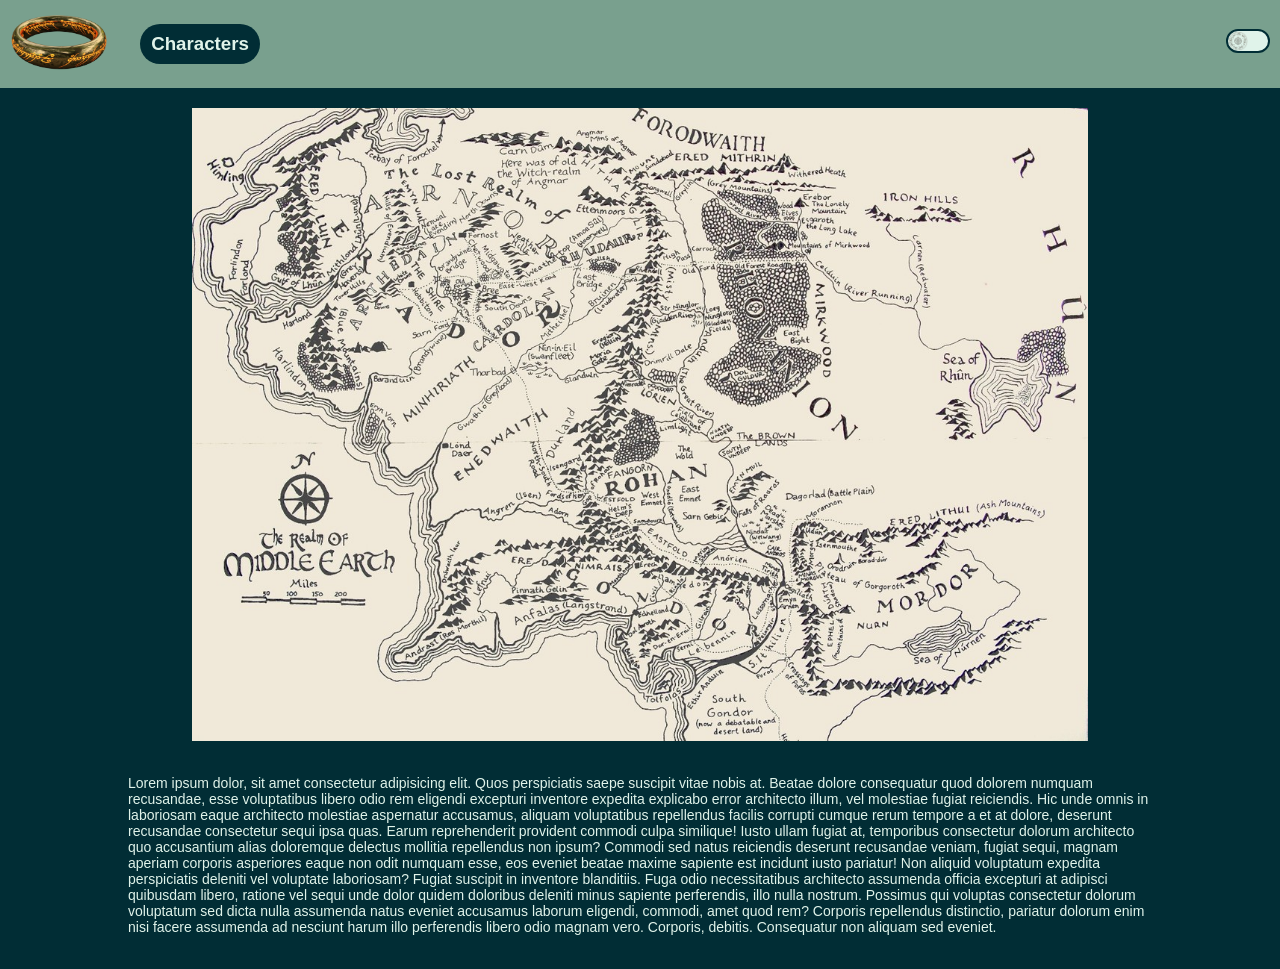
==== index.html @ 2cdd4b92 "p" ====
<!DOCTYPE html>
<html lang="en">
<head>
    <meta charset="UTF-8">
    <meta name="viewport" content="width=device-width, initial-scale=1.0">
    <title>Document</title>
      <!-- <link rel="stylesheet" href="lordOfTheRings_LightTheme.css" id="light-theme"> -->
      <link rel="stylesheet" href="lordOfTheRings_DarkTheme.css" id="dark-theme">
</head>
<body class="style">
    <header>
        <div class="header">
            <div class="logo">
                <img src="Photos/One_ring.png" alt="Logo">
            </div>
                <a href="lotr_page_2.html" class="characters">
                    <h3>Characters</h3>
                </a>
            <div class="theme"> 
                <div class="switch">
                    <img class="switch-icon" src="Photos/switch.webp" alt="Switch Theme" id="switch">
                </div>
            </div>
        </div>
    </header>
    <section class="map-container">
        <img src="Photos/Map.jpg" alt="Map of Middle-earth" style="width: 70%; height: auto;">
    </section>
    <section class="texto">
        <p>Lorem ipsum dolor, sit amet consectetur adipisicing elit. Quos perspiciatis saepe suscipit vitae nobis at. Beatae dolore consequatur quod dolorem numquam recusandae, esse voluptatibus libero odio rem eligendi excepturi inventore expedita explicabo error architecto illum, vel molestiae fugiat reiciendis. Hic unde omnis in laboriosam eaque architecto molestiae aspernatur accusamus, aliquam voluptatibus repellendus facilis corrupti cumque rerum tempore a et at dolore, deserunt recusandae consectetur sequi ipsa quas. Earum reprehenderit provident commodi culpa similique! Iusto ullam fugiat at, temporibus consectetur dolorum architecto quo accusantium alias doloremque delectus mollitia repellendus non ipsum? Commodi sed natus reiciendis deserunt recusandae veniam, fugiat sequi, magnam aperiam corporis asperiores eaque non odit numquam esse, eos eveniet beatae maxime sapiente est incidunt iusto pariatur! Non aliquid voluptatum expedita perspiciatis deleniti vel voluptate laboriosam? Fugiat suscipit in inventore blanditiis. Fuga odio necessitatibus architecto assumenda officia excepturi at adipisci quibusdam libero, ratione vel sequi unde dolor quidem doloribus deleniti minus sapiente perferendis, illo nulla nostrum. Possimus qui voluptas consectetur dolorum voluptatum sed dicta nulla assumenda natus eveniet accusamus laborum eligendi, commodi, amet quod rem? Corporis repellendus distinctio, pariatur dolorum enim nisi facere assumenda ad nesciunt harum illo perferendis libero odio magnam vero. Corporis, debitis. Consequatur non aliquam sed eveniet.</p>
    </section>

    <script src="lordOfTheRings_LightTheme.css"></script>
    <script src="lordOfTheRings.js"></script>
    <script src="lordOfTheRings_DarkTheme.css"></script>
</body>
<script src="lordOfTheRings.js"></script>
  <script src="build-array.js"></script>

</html>
---- lordOfTheRings_LightTheme.css ----
/*LIGHT THEME*/
        .style {
            font-family: Arial, sans-serif;
            margin: 0;
            padding: 0;
            background-color: #556D00;
            color: #FFE6BD;
        }

        .header {
            display: flex;
            align-items: center;
            background-color: #B6BD89;
            color: #556D00;
            padding: 10px;
        }

        .logo img {
            width: 100px;
            height: auto;
            margin-right: 10px;
        }

        h1 {
            margin: 0;
        }

        .map-container {
            display: flex;
            justify-content: center;
            margin-top: 20px;
        }

        .texto {
            padding: 20px;
            max-width: 80%;
            margin: 0 auto;
            font-size: 14px;
        }

        .theme {
            display: flex;
            align-items: right;
            margin-left: auto;
            height: 30px;
        }

        .switch {
            width: 40px;
            height: 20px;
            background-color: #FFE6BD;
            border: 2px solid #A26B0E;
            border-radius: 100px;
            cursor: pointer;
            display: flex;
            align-items: left;
            justify-content: left;
        }

        .switch-icon {
            width: 20px;
            height: 20px;
            align-items: left;
            justify-content: left;
        }

        .switch-icon:hover {
            transform: scale(1.1);
        }

        .characters {
            margin-left: 20px;
            background-color: #FFE6BD;
            color: #556D00;
            height: 40px;
            width: 120px;
            display: flex;
            align-items: center;
            justify-content: center;
            border-radius: 100px;
            text-decoration: none;
        }

        .characters:hover {
            background-color: #A26B0E;
            color: #FFE6BD;
        }

        .search-wrapper {
            position: relative;
            margin-left: 20px;
        }

        .search-box {
            height: 40px;
            width: 220px;
            padding: 0 16px;
            box-sizing: border-box;
            border: none;
            border-radius: 100px;
            background-color: #FFE6BD;
            color: #556D00;
            outline: none;
        }

        .search-box:focus {
            box-shadow: 0 0 0 2px #A26B0E;
        }

        .suggestions {
            position: absolute;
            top: 100%;
            left: 0;
            right: 0;
            margin: 4px 0 0;
            padding: 0;
            list-style: none;
            background-color: #FFE6BD;
            color: #556D00;
            border-radius: 14px;
            max-height: 220px;
            overflow-y: auto;
            z-index: 10;
            display: none;
        }

        .suggestions li {
            padding: 8px 16px;
            cursor: pointer;
        }

        .suggestions li:hover {
            background-color: #A26B0E;
            color: #FFE6BD;
        }

        .movie-select {
            margin-left: 20px;
            height: 40px;
            padding: 0 16px;
            border: none;
            border-radius: 100px;
            background-color: #FFE6BD;
            color: #556D00;
            font-size: 16px;
            cursor: pointer;
            outline: none;
        }

        .movie-select:focus {
            box-shadow: 0 0 0 2px #A26B0E;
        }

        .movie-select option {
            background-color: #FFE6BD;
            color: #556D00;
            padding: 8px 16px;
        }

        .movie-select option:checked {
            background-color: #A26B0E;
            color: #FFE6BD;
        }

        .cards {
            display: grid;
            grid-template-columns: repeat(auto-fill, minmax(160px, 1fr));
            gap: 20px;
            padding: 20px;
            max-width: 80%;
            margin: 0 auto;
        }

        .card {
            text-align: center;
        }

        .card img {
            width: 100%;
            height: auto;
        }

        .noimg {
            padding: 40px 0;
            background-color: #B6BD89;
            color: #556D00;
        }


    /*SEPARADOR*/
---- lordOfTheRings_DarkTheme.css ----
/*DARK THEME*/
        .style {
            font-family: Arial, sans-serif;
            margin: 0;
            padding: 0;
            background-color: #012D35;
            color: #E0F3EA;
        }

        .header {
            display: flex;
            align-items: center;
            background-color: #79A08E;
            color: #012D35;
            padding: 10px;
        }

        .logo img {
            width: 100px;
            height: auto;
            margin-right: 10px;
        }

        h1 {
            margin: 0;
        }

        .map-container {
            display: flex;
            justify-content: center;
            margin-top: 20px;
        }

        .texto {
            padding: 20px;
            max-width: 80%;
            margin: 0 auto;
            font-size: 14px;
        }

        .theme {
            display: flex;
            align-items: right;
            margin-left: auto;
            height: 30px;
        }

        .switch {
            width: 40px;
            height: 20px;
            background-color: #E0F3EA;
            border: 2px solid #012D35;
            border-radius: 100px;
            cursor: pointer;
            display: flex;
            align-items: left;
            justify-content: left;
        }

        .switch-icon {
            width: 20px;
            height: 20px;
            align-items: left;
            justify-content: left;
        }

        .switch-icon:hover {
            transform: scale(1.1);
        }

        .characters {
            margin-left: 20px;
            background-color: #012D35;
            color: #E0F3EA;
            height: 40px;
            width: 120px;
            display: flex;
            align-items: center;
            justify-content: center;
            border-radius: 100px;
            text-decoration: none;
        }

        .characters:hover {
            background-color: #E0F3EA;
            color: #012D35;
        }

        .search-wrapper {
            position: relative;
            margin-left: 20px;
        }

        .search-box {
            height: 40px;
            width: 220px;
            padding: 0 16px;
            box-sizing: border-box;
            border: none;
            border-radius: 100px;
            background-color: #012D35;
            color: #E0F3EA;
            outline: none;
        }

        .search-box:focus {
            box-shadow: 0 0 0 2px #79A08E;
        }

        .suggestions {
            position: absolute;
            top: 100%;
            left: 0;
            right: 0;
            margin: 4px 0 0;
            padding: 0;
            list-style: none;
            background-color: #012D35;
            color: #E0F3EA;
            border-radius: 14px;
            max-height: 220px;
            overflow-y: auto;
            z-index: 10;
            display: none;
        }

        .suggestions li {
            padding: 8px 16px;
            cursor: pointer;
        }

        .suggestions li:hover {
            background-color: #79A08E;
            color: #E0F3EA;
        }

        .movie-select {
            margin-left: 20px;
            height: 40px;
            padding: 0 16px;
            border: none;
            border-radius: 100px;
            background-color: #012D35;
            color: #E0F3EA;
            font-size: 16px;
            cursor: pointer;
            outline: none;
        }

        .movie-select:focus {
            box-shadow: 0 0 0 2px #A26B0E;
        }

        .movie-select option {
            background-color: #012D35;
            color: #E0F3EA;
            padding: 8px 16px;
        }

        .movie-select option:checked {
            background-color: #79A08E;
            color: #E0F3EA;
        }

        .cards {
            display: grid;
            grid-template-columns: repeat(auto-fill, minmax(160px, 1fr));
            gap: 20px;
            padding: 20px;
            max-width: 80%;
            margin: 0 auto;
        }

        .card {
            text-align: center;
        }

        .card img {
            width: 100%;
            height: auto;
        }

        .noimg {
            padding: 40px 0;
            background-color: #012D35;
            color: #E0F3EA;
        }


    /*SEPARADOR*/
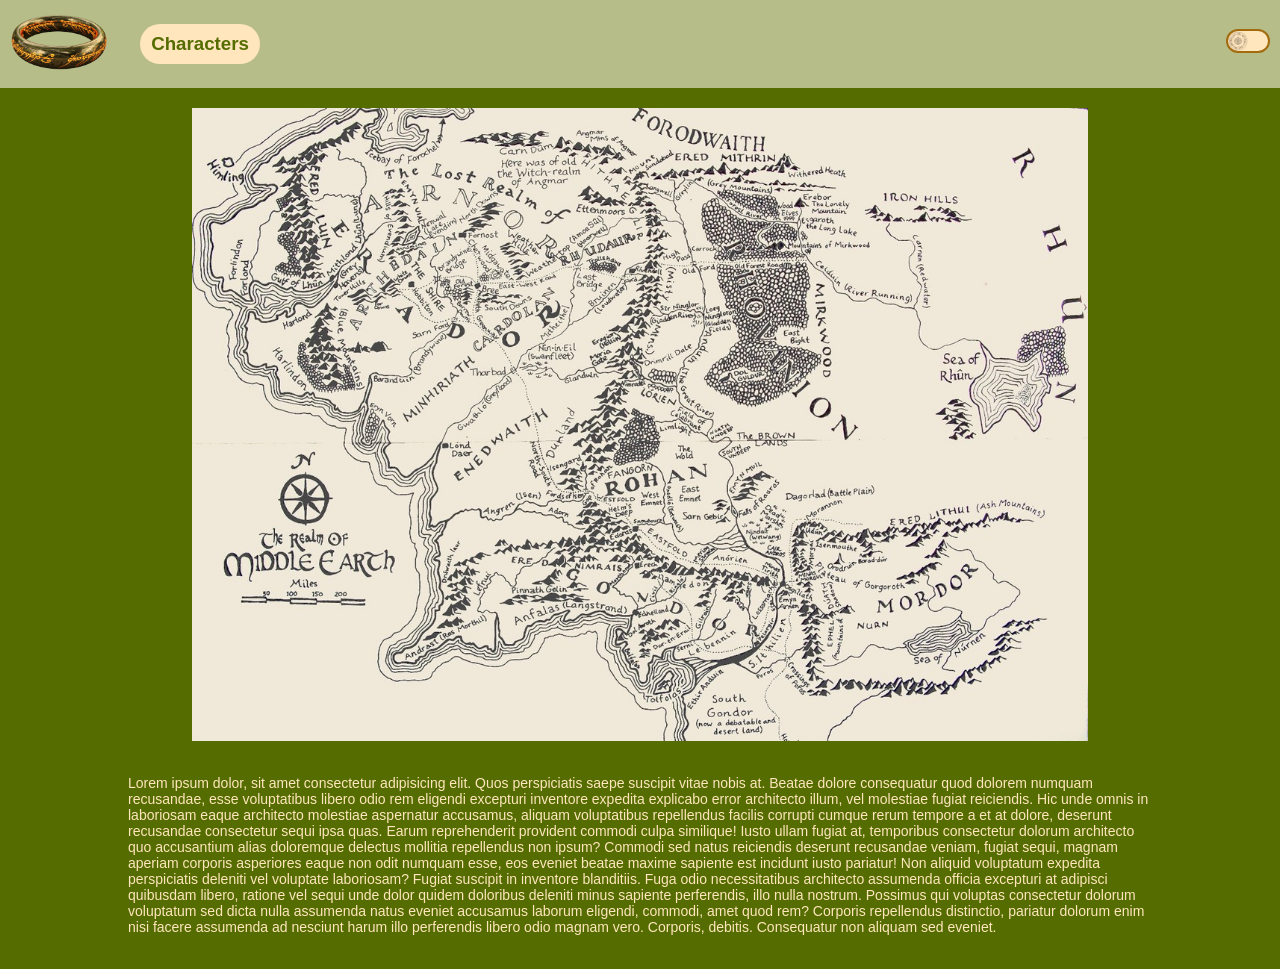
==== commit 49466402: "ya va mejor" ====
--- a/index.html
+++ b/index.html
@@ -4,8 +4,8 @@
     <meta charset="UTF-8">
     <meta name="viewport" content="width=device-width, initial-scale=1.0">
     <title>Document</title>
-      <!-- <link rel="stylesheet" href="lordOfTheRings_LightTheme.css" id="light-theme"> -->
-      <link rel="stylesheet" href="lordOfTheRings_DarkTheme.css" id="dark-theme">
+      <link rel="stylesheet" href="lordOfTheRings_LightTheme.css" id="theme">
+      <!-- <link rel="stylesheet" href="lordOfTheRings_DarkTheme.css" id="dark-theme"> -->
 </head>
 <body class="style">
     <header>
@@ -17,7 +17,7 @@
                     <h3>Characters</h3>
                 </a>
             <div class="theme"> 
-                <div class="switch">
+                <div onclick="switchMode()" class="switch">
                     <img class="switch-icon" src="Photos/switch.webp" alt="Switch Theme" id="switch">
                 </div>
             </div>
@@ -32,7 +32,7 @@
 
     <script src="lordOfTheRings_LightTheme.css"></script>
     <script src="lordOfTheRings.js"></script>
-    <script src="lordOfTheRings_DarkTheme.css"></script>
+    <!-- <script src="lordOfTheRings_DarkTheme.css"></script> -->
 </body>
 <script src="lordOfTheRings.js"></script>
   <script src="build-array.js"></script>
--- a/lordOfTheRings_DarkTheme.css
+++ b/lordOfTheRings_DarkTheme.css
@@ -53,8 +53,8 @@
             border-radius: 100px;
             cursor: pointer;
             display: flex;
-            align-items: left;
-            justify-content: left;
+            align-items: right;
+            justify-content: right;
         }
 
         .switch-icon {
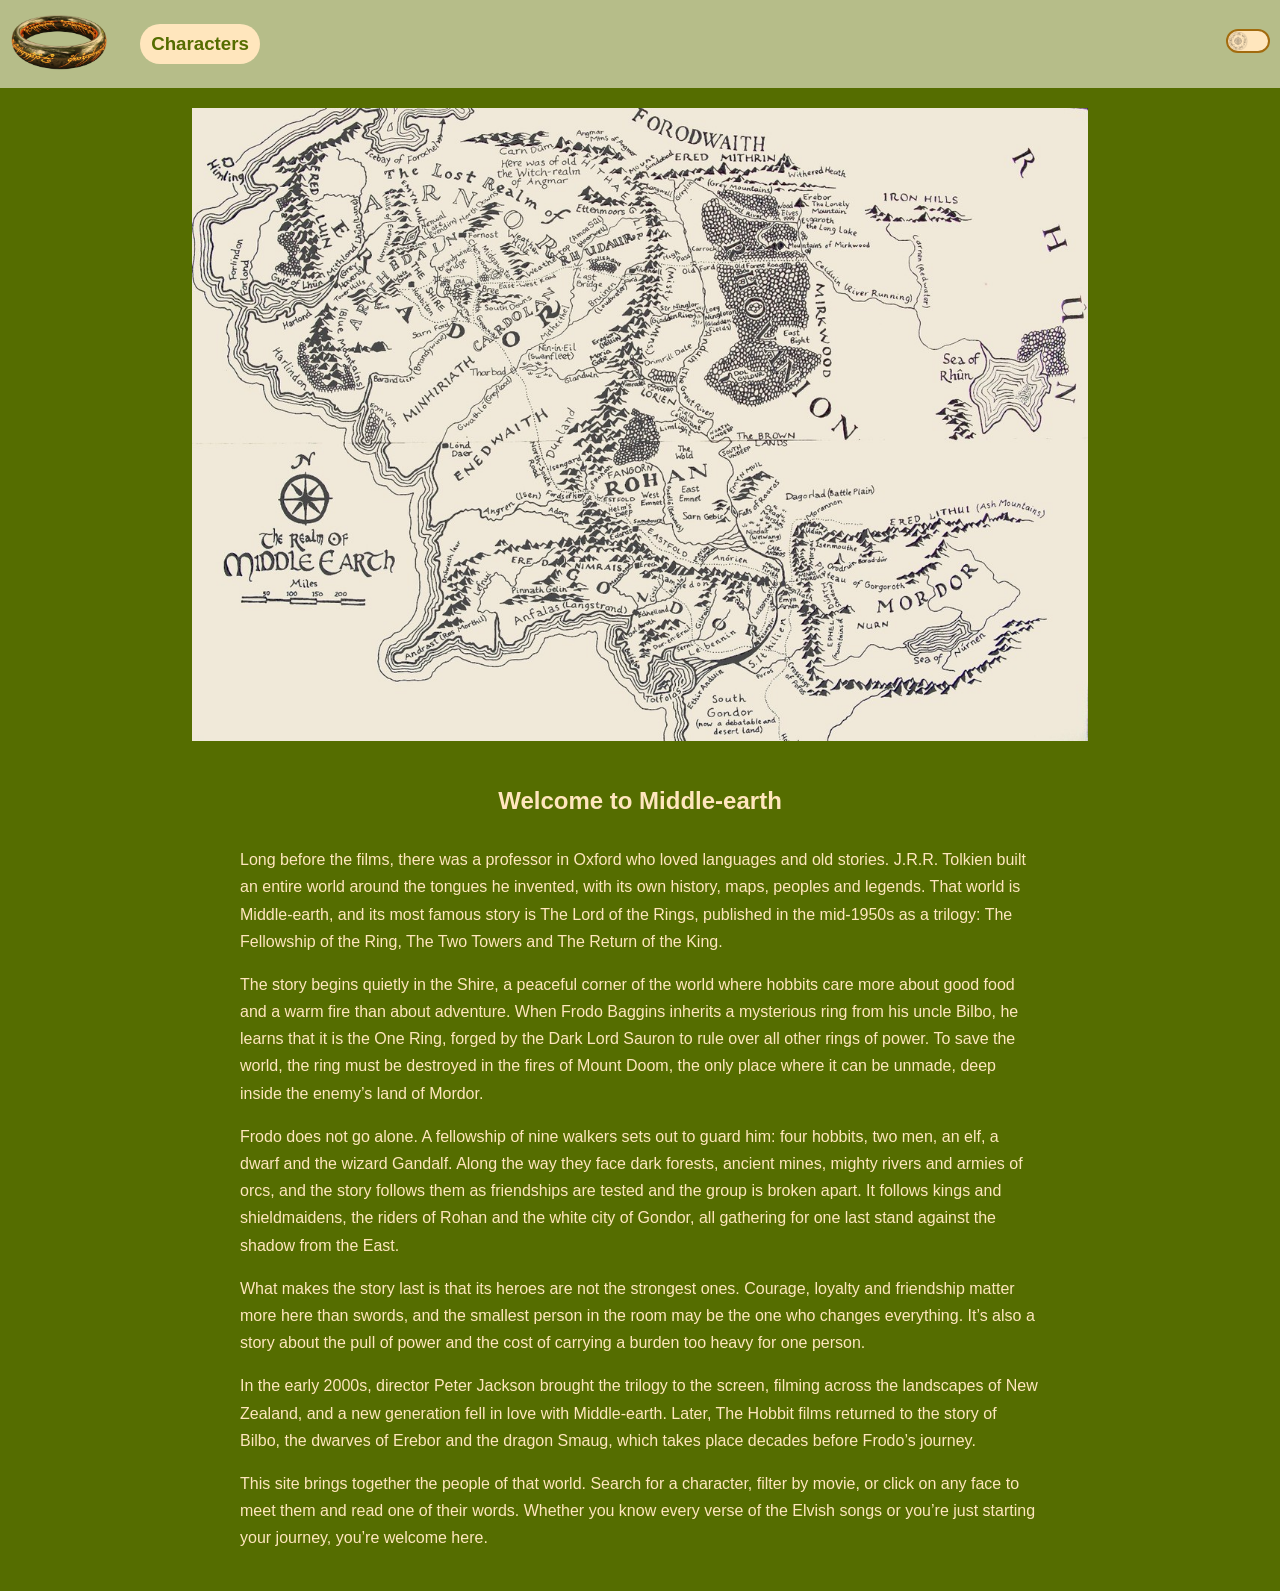
==== commit 49f09fd7: "almost-almost" ====
--- a/index.html
+++ b/index.html
@@ -26,9 +26,15 @@
     <section class="map-container">
         <img src="Photos/Map.jpg" alt="Map of Middle-earth" style="width: 70%; height: auto;">
     </section>
-    <section class="texto">
-        <p>Lorem ipsum dolor, sit amet consectetur adipisicing elit. Quos perspiciatis saepe suscipit vitae nobis at. Beatae dolore consequatur quod dolorem numquam recusandae, esse voluptatibus libero odio rem eligendi excepturi inventore expedita explicabo error architecto illum, vel molestiae fugiat reiciendis. Hic unde omnis in laboriosam eaque architecto molestiae aspernatur accusamus, aliquam voluptatibus repellendus facilis corrupti cumque rerum tempore a et at dolore, deserunt recusandae consectetur sequi ipsa quas. Earum reprehenderit provident commodi culpa similique! Iusto ullam fugiat at, temporibus consectetur dolorum architecto quo accusantium alias doloremque delectus mollitia repellendus non ipsum? Commodi sed natus reiciendis deserunt recusandae veniam, fugiat sequi, magnam aperiam corporis asperiores eaque non odit numquam esse, eos eveniet beatae maxime sapiente est incidunt iusto pariatur! Non aliquid voluptatum expedita perspiciatis deleniti vel voluptate laboriosam? Fugiat suscipit in inventore blanditiis. Fuga odio necessitatibus architecto assumenda officia excepturi at adipisci quibusdam libero, ratione vel sequi unde dolor quidem doloribus deleniti minus sapiente perferendis, illo nulla nostrum. Possimus qui voluptas consectetur dolorum voluptatum sed dicta nulla assumenda natus eveniet accusamus laborum eligendi, commodi, amet quod rem? Corporis repellendus distinctio, pariatur dolorum enim nisi facere assumenda ad nesciunt harum illo perferendis libero odio magnam vero. Corporis, debitis. Consequatur non aliquam sed eveniet.</p>
-    </section>
+    <section class="intro">
+  <h2>Welcome to Middle-earth</h2>
+  <p>Long before the films, there was a professor in Oxford who loved languages and old stories. J.R.R. Tolkien built an entire world around the tongues he invented, with its own history, maps, peoples and legends. That world is Middle-earth, and its most famous story is The Lord of the Rings, published in the mid-1950s as a trilogy: The Fellowship of the Ring, The Two Towers and The Return of the King.</p>
+  <p>The story begins quietly in the Shire, a peaceful corner of the world where hobbits care more about good food and a warm fire than about adventure. When Frodo Baggins inherits a mysterious ring from his uncle Bilbo, he learns that it is the One Ring, forged by the Dark Lord Sauron to rule over all other rings of power. To save the world, the ring must be destroyed in the fires of Mount Doom, the only place where it can be unmade, deep inside the enemy’s land of Mordor.</p>
+  <p>Frodo does not go alone. A fellowship of nine walkers sets out to guard him: four hobbits, two men, an elf, a dwarf and the wizard Gandalf. Along the way they face dark forests, ancient mines, mighty rivers and armies of orcs, and the story follows them as friendships are tested and the group is broken apart. It follows kings and shieldmaidens, the riders of Rohan and the white city of Gondor, all gathering for one last stand against the shadow from the East.</p>
+  <p>What makes the story last is that its heroes are not the strongest ones. Courage, loyalty and friendship matter more here than swords, and the smallest person in the room may be the one who changes everything. It’s also a story about the pull of power and the cost of carrying a burden too heavy for one person.</p>
+  <p>In the early 2000s, director Peter Jackson brought the trilogy to the screen, filming across the landscapes of New Zealand, and a new generation fell in love with Middle-earth. Later, The Hobbit films returned to the story of Bilbo, the dwarves of Erebor and the dragon Smaug, which takes place decades before Frodo’s journey.</p>
+  <p>This site brings together the people of that world. Search for a character, filter by movie, or click on any face to meet them and read one of their words. Whether you know every verse of the Elvish songs or you’re just starting your journey, you’re welcome here.</p>
+</section>
 
     <script src="lordOfTheRings_LightTheme.css"></script>
     <script src="lordOfTheRings.js"></script>
--- a/lordOfTheRings_LightTheme.css
+++ b/lordOfTheRings_LightTheme.css
@@ -1,190 +1,276 @@
     /*LIGHT THEME*/
-        .style {
-            font-family: Arial, sans-serif;
-            margin: 0;
-            padding: 0;
-            background-color: #556D00;
-            color: #FFE6BD;
-        }
-
-        .header {
-            display: flex;
-            align-items: center;
-            background-color: #B6BD89;
-            color: #556D00;
-            padding: 10px;
-        }
-
-        .logo img {
-            width: 100px;
-            height: auto;
-            margin-right: 10px;
-        }
-
-        h1 {
-            margin: 0;
-        }
-
-        .map-container {
-            display: flex;
-            justify-content: center;
-            margin-top: 20px;
-        }
-
-        .texto {
-            padding: 20px;
-            max-width: 80%;
-            margin: 0 auto;
-            font-size: 14px;
-        }
-
-        .theme {
-            display: flex;
-            align-items: right;
-            margin-left: auto;
-            height: 30px;
-        }
-
-        .switch {
-            width: 40px;
-            height: 20px;
-            background-color: #FFE6BD;
-            border: 2px solid #A26B0E;
-            border-radius: 100px;
-            cursor: pointer;
-            display: flex;
-            align-items: left;
-            justify-content: left;
-        }
-
-        .switch-icon {
-            width: 20px;
-            height: 20px;
-            align-items: left;
-            justify-content: left;
-        }
-
-        .switch-icon:hover {
-            transform: scale(1.1);
-        }
-
-        .characters {
-            margin-left: 20px;
-            background-color: #FFE6BD;
-            color: #556D00;
-            height: 40px;
-            width: 120px;
-            display: flex;
-            align-items: center;
-            justify-content: center;
-            border-radius: 100px;
-            text-decoration: none;
-        }
-
-        .characters:hover {
-            background-color: #A26B0E;
-            color: #FFE6BD;
-        }
-
-        .search-wrapper {
-            position: relative;
-            margin-left: 20px;
-        }
-
-        .search-box {
-            height: 40px;
-            width: 220px;
-            padding: 0 16px;
-            box-sizing: border-box;
-            border: none;
-            border-radius: 100px;
-            background-color: #FFE6BD;
-            color: #556D00;
-            outline: none;
-        }
-
-        .search-box:focus {
-            box-shadow: 0 0 0 2px #A26B0E;
-        }
-
-        .suggestions {
-            position: absolute;
-            top: 100%;
-            left: 0;
-            right: 0;
-            margin: 4px 0 0;
-            padding: 0;
-            list-style: none;
-            background-color: #FFE6BD;
-            color: #556D00;
-            border-radius: 14px;
-            max-height: 220px;
-            overflow-y: auto;
-            z-index: 10;
-            display: none;
-        }
-
-        .suggestions li {
-            padding: 8px 16px;
-            cursor: pointer;
-        }
-
-        .suggestions li:hover {
-            background-color: #A26B0E;
-            color: #FFE6BD;
-        }
-
-        .movie-select {
-            margin-left: 20px;
-            height: 40px;
-            padding: 0 16px;
-            border: none;
-            border-radius: 100px;
-            background-color: #FFE6BD;
-            color: #556D00;
-            font-size: 16px;
-            cursor: pointer;
-            outline: none;
-        }
-
-        .movie-select:focus {
-            box-shadow: 0 0 0 2px #A26B0E;
-        }
-
-        .movie-select option {
-            background-color: #FFE6BD;
-            color: #556D00;
-            padding: 8px 16px;
-        }
-
-        .movie-select option:checked {
-            background-color: #A26B0E;
-            color: #FFE6BD;
-        }
-
-        .cards {
-            display: grid;
-            grid-template-columns: repeat(auto-fill, minmax(160px, 1fr));
-            gap: 20px;
-            padding: 20px;
-            max-width: 80%;
-            margin: 0 auto;
-        }
-
-        .card {
-            text-align: center;
-        }
-
-        .card img {
-            width: 100%;
-            height: auto;
-        }
-
-        .noimg {
-            padding: 40px 0;
-            background-color: #B6BD89;
-            color: #556D00;
-        }
-
-
-    /*SEPARADOR*/+    .intro {
+    max-width: 800px;
+    margin: 40px auto;
+    padding: 0 24px;
+    line-height: 1.7;
+}
+.intro h2 { text-align: center; margin-bottom: 24px; }
+    .style {
+        font-family: Arial, sans-serif;
+        margin: 0;
+        padding: 0;
+        background-color: #556D00;
+        color: #FFE6BD;
+    }
+
+    .header {
+        display: flex;
+        align-items: center;
+        background-color: #B6BD89;
+        color: #556D00;
+        padding: 10px;
+    }
+
+    .logo img {
+        width: 100px;
+        height: auto;
+        margin-right: 10px;
+    }
+
+    h1 {
+        margin: 0;
+    }
+
+    .map-container {
+        display: flex;
+        justify-content: center;
+        margin-top: 20px;
+    }
+
+    .texto {
+        padding: 20px;
+        max-width: 80%;
+        margin: 0 auto;
+        font-size: 14px;
+    }
+
+    .theme {
+        display: flex;
+        align-items: right;
+        margin-left: auto;
+        height: 30px;
+    }
+
+    .switch {
+        width: 40px;
+        height: 20px;
+        background-color: #FFE6BD;
+        border: 2px solid #A26B0E;
+        border-radius: 100px;
+        cursor: pointer;
+        display: flex;
+        align-items: left;
+        justify-content: left;
+    }
+
+    .switch-icon {
+        width: 20px;
+        height: 20px;
+        align-items: left;
+        justify-content: left;
+    }
+
+    .switch-icon:hover {
+        transform: scale(1.1);
+    }
+
+    .characters {
+        margin-left: 20px;
+        background-color: #FFE6BD;
+        color: #556D00;
+        height: 40px;
+        width: 120px;
+        display: flex;
+        align-items: center;
+        justify-content: center;
+        border-radius: 100px;
+        text-decoration: none;
+    }
+
+    .characters:hover {
+        background-color: #A26B0E;
+        color: #FFE6BD;
+    }
+
+    .search-wrapper {
+        position: relative;
+        margin-left: 20px;
+    }
+
+    .search-box {
+        height: 40px;
+        width: 220px;
+        padding: 0 16px;
+        box-sizing: border-box;
+        border: none;
+        border-radius: 100px;
+        background-color: #FFE6BD;
+        color: #556D00;
+        outline: none;
+    }
+
+    .search-box:focus {
+        box-shadow: 0 0 0 2px #A26B0E;
+    }
+
+    .suggestions {
+        position: absolute;
+        top: 100%;
+        left: 0;
+        right: 0;
+        margin: 4px 0 0;
+        padding: 0;
+        list-style: none;
+        background-color: #FFE6BD;
+        color: #556D00;
+        border-radius: 14px;
+        max-height: 220px;
+        overflow-y: auto;
+        z-index: 10;
+        display: none;
+    }
+
+    .suggestions li {
+        padding: 8px 16px;
+        cursor: pointer;
+    }
+
+    .suggestions li:hover {
+        background-color: #A26B0E;
+        color: #FFE6BD;
+    }
+
+    .movie-select {
+        margin-left: 20px;
+        height: 40px;
+        padding: 0 16px;
+        border: none;
+        border-radius: 100px;
+        background-color: #FFE6BD;
+        color: #556D00;
+        font-size: 16px;
+        cursor: pointer;
+        outline: none;
+    }
+
+    .movie-select:focus {
+        box-shadow: 0 0 0 2px #A26B0E;
+    }
+
+    .movie-select option {
+        background-color: #FFE6BD;
+        color: #556D00;
+        padding: 8px 16px;
+    }
+
+    .movie-select option:checked {
+        background-color: #A26B0E;
+        color: #FFE6BD;
+    }
+
+    .cards {
+        display: grid;
+        grid-template-columns: repeat(auto-fill, minmax(160px, 1fr));
+        gap: 20px;
+        padding: 20px;
+        max-width: 80%;
+        margin: 0 auto;
+    }
+
+    #cards {
+        display: grid;
+        grid-template-columns: repeat(auto-fill, minmax(200px, 1fr));
+        gap: 20px;
+        padding: 20px;
+        max-width: 80%;
+        margin: 0 auto;
+        text-align: center;
+    }
+
+    .card {
+        text-align: center;
+        place-items: center;
+    }
+
+    .card :hover {
+        transform: scale(1.05);
+        transition: transform 0.3s ease;
+    }
+    .card-image {
+    width: 200px;
+    height: 200px;
+    place-items: center;
+}
+
+  .card img {
+    width: 100%;
+    height: 100%;
+    object-fit: cover;
+    border-radius: 10px;
+    place-items: center;
+}
+
+    .noimg {
+        padding: 40px 0;
+        background-color: #B6BD89;
+        color: #556D00;
+    }
+
+
+    /*SEPARADOR*/
+
+    .card-image {
+        cursor: pointer;
+    }
+
+    #cards.single {
+        display: flex;
+        justify-content: center;
+    }
+
+    .card.detail {
+        max-width: 600px;
+        width: 100%;
+        text-align: center;
+    }
+
+    .detail-image {
+        width: 100%;
+        height: 500px;
+        overflow: hidden;
+        margin: 16px 0;
+    }
+
+    .detail-image img {
+        width: 100%;
+        height: 100%;
+        object-fit: cover;
+        object-position: top;
+        display: block;
+    }
+
+    .card.detail h2 {
+        font-size: 2.5rem;
+        margin: 0 0 12px;
+    }
+
+    .card.detail blockquote {
+        font-style: italic;
+        margin: 16px 0;
+    }
+
+    .facts {
+        list-style: none;
+        padding: 0;
+    }
+
+    .back-button {
+        display: inline-block;
+        margin-top: 16px;
+        padding: 8px 16px;
+        background-color: #FFE6BD;
+        color: #556D00;
+        text-decoration: none;
+        border-radius: 100px;
+    }
--- a/lordOfTheRings_DarkTheme.css
+++ b/lordOfTheRings_DarkTheme.css
@@ -1,190 +1,290 @@
 /*DARK THEME*/
-        .style {
-            font-family: Arial, sans-serif;
-            margin: 0;
-            padding: 0;
-            background-color: #012D35;
-            color: #E0F3EA;
-        }
-
-        .header {
-            display: flex;
-            align-items: center;
-            background-color: #79A08E;
-            color: #012D35;
-            padding: 10px;
-        }
-
-        .logo img {
-            width: 100px;
-            height: auto;
-            margin-right: 10px;
-        }
-
-        h1 {
-            margin: 0;
-        }
-
-        .map-container {
-            display: flex;
-            justify-content: center;
-            margin-top: 20px;
-        }
-
-        .texto {
-            padding: 20px;
-            max-width: 80%;
-            margin: 0 auto;
-            font-size: 14px;
-        }
-
-        .theme {
-            display: flex;
-            align-items: right;
-            margin-left: auto;
-            height: 30px;
-        }
-
-        .switch {
-            width: 40px;
-            height: 20px;
-            background-color: #E0F3EA;
-            border: 2px solid #012D35;
-            border-radius: 100px;
-            cursor: pointer;
-            display: flex;
-            align-items: right;
-            justify-content: right;
-        }
-
-        .switch-icon {
-            width: 20px;
-            height: 20px;
-            align-items: left;
-            justify-content: left;
-        }
-
-        .switch-icon:hover {
-            transform: scale(1.1);
-        }
-
-        .characters {
-            margin-left: 20px;
-            background-color: #012D35;
-            color: #E0F3EA;
-            height: 40px;
-            width: 120px;
-            display: flex;
-            align-items: center;
-            justify-content: center;
-            border-radius: 100px;
-            text-decoration: none;
-        }
-
-        .characters:hover {
-            background-color: #E0F3EA;
-            color: #012D35;
-        }
-
-        .search-wrapper {
-            position: relative;
-            margin-left: 20px;
-        }
-
-        .search-box {
-            height: 40px;
-            width: 220px;
-            padding: 0 16px;
-            box-sizing: border-box;
-            border: none;
-            border-radius: 100px;
-            background-color: #012D35;
-            color: #E0F3EA;
-            outline: none;
-        }
-
-        .search-box:focus {
-            box-shadow: 0 0 0 2px #79A08E;
-        }
-
-        .suggestions {
-            position: absolute;
-            top: 100%;
-            left: 0;
-            right: 0;
-            margin: 4px 0 0;
-            padding: 0;
-            list-style: none;
-            background-color: #012D35;
-            color: #E0F3EA;
-            border-radius: 14px;
-            max-height: 220px;
-            overflow-y: auto;
-            z-index: 10;
-            display: none;
-        }
-
-        .suggestions li {
-            padding: 8px 16px;
-            cursor: pointer;
-        }
-
-        .suggestions li:hover {
-            background-color: #79A08E;
-            color: #E0F3EA;
-        }
-
-        .movie-select {
-            margin-left: 20px;
-            height: 40px;
-            padding: 0 16px;
-            border: none;
-            border-radius: 100px;
-            background-color: #012D35;
-            color: #E0F3EA;
-            font-size: 16px;
-            cursor: pointer;
-            outline: none;
-        }
-
-        .movie-select:focus {
-            box-shadow: 0 0 0 2px #A26B0E;
-        }
-
-        .movie-select option {
-            background-color: #012D35;
-            color: #E0F3EA;
-            padding: 8px 16px;
-        }
-
-        .movie-select option:checked {
-            background-color: #79A08E;
-            color: #E0F3EA;
-        }
-
-        .cards {
-            display: grid;
-            grid-template-columns: repeat(auto-fill, minmax(160px, 1fr));
-            gap: 20px;
-            padding: 20px;
-            max-width: 80%;
-            margin: 0 auto;
-        }
-
-        .card {
-            text-align: center;
-        }
-
-        .card img {
-            width: 100%;
-            height: auto;
-        }
-
-        .noimg {
-            padding: 40px 0;
-            background-color: #012D35;
-            color: #E0F3EA;
-        }
-
-
-    /*SEPARADOR*/+.intro {
+    max-width: 800px;
+    margin: 40px auto;
+    padding: 0 24px;
+    line-height: 1.7;
+}
+.intro h2 { text-align: center; margin-bottom: 24px; }
+.style {
+    font-family: Arial, sans-serif;
+    margin: 0;
+    padding: 0;
+    background-color: #012D35;
+    color: #E0F3EA;
+}
+
+.header {
+    display: flex;
+    align-items: center;
+    background-color: #79A08E;
+    color: #012D35;
+    padding: 10px;
+}
+
+.logo img {
+    width: 100px;
+    height: auto;
+    margin-right: 10px;
+}
+
+h1 {
+    margin: 0;
+}
+
+.map-container {
+    display: flex;
+    justify-content: center;
+    margin-top: 20px;
+}
+
+.texto {
+    padding: 20px;
+    max-width: 80%;
+    margin: 0 auto;
+    font-size: 14px;
+}
+
+.theme {
+    display: flex;
+    align-items: right;
+    margin-left: auto;
+    height: 30px;
+}
+
+.switch {
+    width: 40px;
+    height: 20px;
+    background-color: #E0F3EA;
+    border: 2px solid #012D35;
+    border-radius: 100px;
+    cursor: pointer;
+    display: flex;
+    align-items: right;
+    justify-content: right;
+}
+
+.switch-icon {
+    width: 20px;
+    height: 20px;
+    align-items: left;
+    justify-content: left;
+}
+
+.switch-icon:hover {
+    transform: scale(1.1);
+}
+
+.characters {
+    margin-left: 20px;
+    background-color: #012D35;
+    color: #E0F3EA;
+    height: 40px;
+    width: 120px;
+    display: flex;
+    align-items: center;
+    justify-content: center;
+    border-radius: 100px;
+    text-decoration: none;
+}
+
+.characters:hover {
+    background-color: #E0F3EA;
+    color: #012D35;
+}
+
+.search-wrapper {
+    position: relative;
+    margin-left: 20px;
+}
+
+.search-box {
+    height: 40px;
+    width: 220px;
+    padding: 0 16px;
+    box-sizing: border-box;
+    border: none;
+    border-radius: 100px;
+    background-color: #012D35;
+    color: #E0F3EA;
+    outline: none;
+}
+
+.search-box:focus {
+    box-shadow: 0 0 0 2px #79A08E;
+}
+
+.suggestions {
+    position: absolute;
+    top: 100%;
+    left: 0;
+    right: 0;
+    margin: 4px 0 0;
+    padding: 0;
+    list-style: none;
+    background-color: #012D35;
+    color: #E0F3EA;
+    border-radius: 14px;
+    max-height: 220px;
+    overflow-y: auto;
+    z-index: 10;
+    display: none;
+}
+
+.suggestions li {
+    padding: 8px 16px;
+    cursor: pointer;
+}
+
+.suggestions li:hover {
+    background-color: #79A08E;
+    color: #E0F3EA;
+}
+
+.movie-select {
+    margin-left: 20px;
+    height: 40px;
+    padding: 0 16px;
+    border: none;
+    border-radius: 100px;
+    background-color: #012D35;
+    color: #E0F3EA;
+    font-size: 16px;
+    cursor: pointer;
+    outline: none;
+}
+
+.movie-select:focus {
+    box-shadow: 0 0 0 2px #79A08E;
+}
+
+.movie-select option {
+    background-color: #012D35;
+    color: #E0F3EA;
+    padding: 8px 16px;
+}
+
+.movie-select option:checked {
+    background-color: #79A08E;
+    color: #E0F3EA;
+}
+
+.cards {
+    display: grid;
+    grid-template-columns: repeat(auto-fill, minmax(160px, 1fr));
+    gap: 20px;
+    padding: 20px;
+    max-width: 80%;
+    margin: 0 auto;
+}
+
+#cards {
+    display: grid;
+    grid-template-columns: repeat(auto-fill, minmax(200px, 1fr));
+    gap: 20px;
+    padding: 20px;
+    max-width: 80%;
+    margin: 0 auto;
+    text-align: center;
+}
+
+.card {
+    text-align: center;
+    place-items: center;
+}
+
+.card :hover {
+    transform: scale(1.05);
+    transition: transform 0.3s ease;
+}
+
+.card-image {
+    width: 200px;
+    height: 200px;
+    place-items: center;
+}
+
+.card img {
+    width: 100%;
+    height: 100%;
+    object-fit: cover;
+    border-radius: 10px;
+    place-items: center;
+}
+
+.card text {
+    margin-top: 10px;
+    font-size: 14px;
+    text-align: center;
+    place-items: center;
+
+}
+
+.card img:hover {
+    transform: scale(1.05);
+    transition: transform 0.3s ease;
+    box-shadow: 0 4px 8px rgba(0, 0, 0, 0.3);
+}
+
+.noimg {
+    padding: 40px 0;
+    background-color: #012D35;
+    color: #E0F3EA;
+}
+
+
+/*SEPARADOR*/
+
+.card-image {
+    cursor: pointer;
+}
+
+#cards.single {
+    display: flex;
+    justify-content: center;
+}
+
+.card.detail {
+    max-width: 600px;
+    width: 100%;
+    text-align: center;
+}
+
+.detail-image {
+    width: 100%;
+    height: 500px;
+    overflow: hidden;
+    margin: 16px 0;
+}
+
+.detail-image img {
+    width: 100%;
+    height: 100%;
+    object-fit: cover;
+    object-position: top;
+    display: block;
+}
+
+.card.detail h2 {
+    font-size: 2.5rem;
+    margin: 0 0 12px;
+}
+
+.card.detail blockquote {
+    font-style: italic;
+    margin: 16px 0;
+}
+
+.facts {
+    list-style: none;
+    padding: 0;
+}
+.back-button {
+    display: inline-block;
+    margin-top: 16px;
+    padding: 8px 16px;
+    background-color: #E0F3EA;
+    color: #012D35;
+    text-decoration: none;
+    border-radius: 100px;
+}
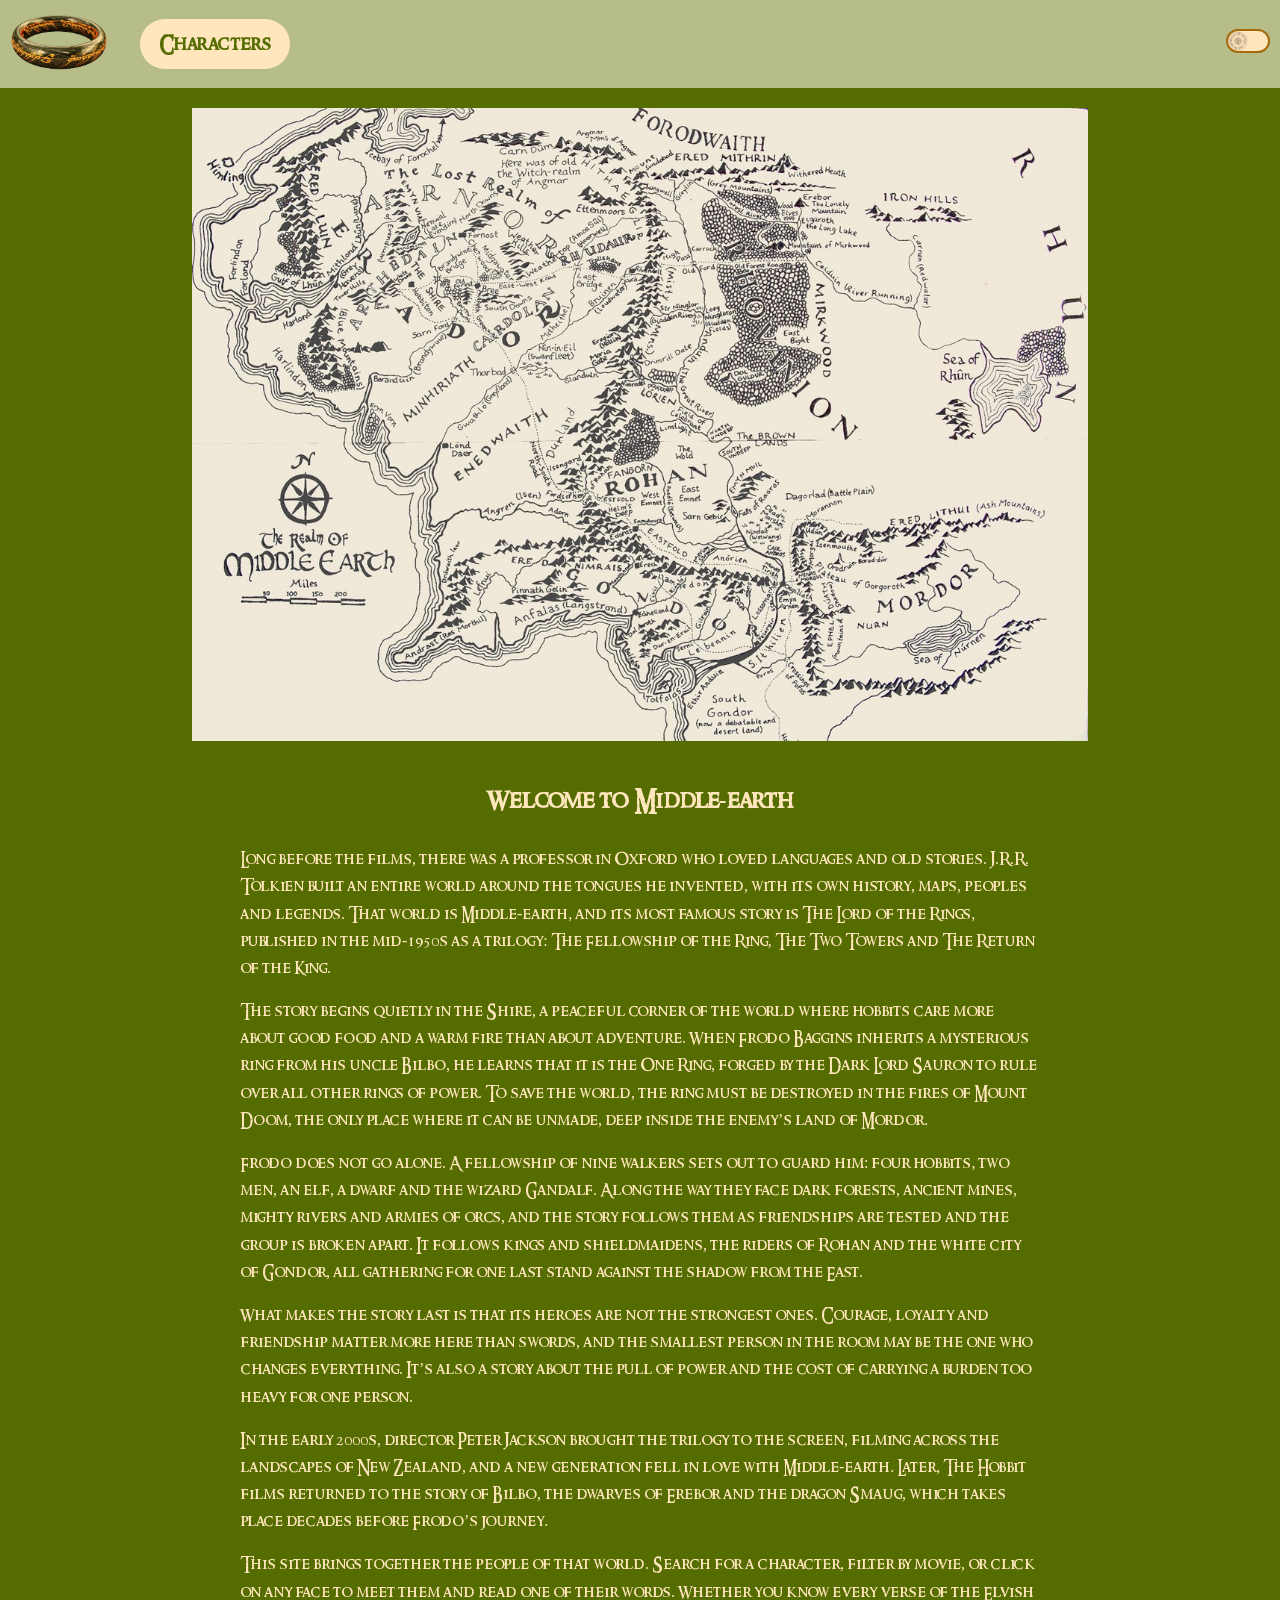
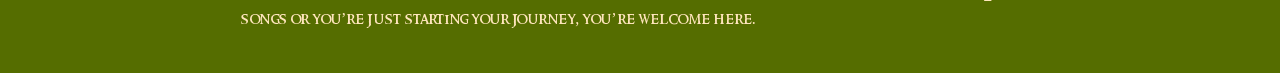
==== commit f06ce256: "done" ====
--- a/index.html
+++ b/index.html
@@ -5,7 +5,7 @@
     <meta name="viewport" content="width=device-width, initial-scale=1.0">
     <title>Document</title>
       <link rel="stylesheet" href="lordOfTheRings_LightTheme.css" id="theme">
-      <!-- <link rel="stylesheet" href="lordOfTheRings_DarkTheme.css" id="dark-theme"> -->
+
 </head>
 <body class="style">
     <header>
--- a/lordOfTheRings_LightTheme.css
+++ b/lordOfTheRings_LightTheme.css
@@ -1,4 +1,15 @@
     /*LIGHT THEME*/
+    @font-face {
+    font-family: "Ringbearer";
+    src: url("Fonts/Ringbearer.ttf") format("truetype");   /* or "Fonts/RINGM___.TTF" if you kept the name */
+    font-display: swap;
+}
+p {
+    font-family: "Ringbearer", Georgia, serif !important;
+}
+h1, h2, h3 {
+    font-family: "Ringbearer", Georgia, serif !important;
+}
     .intro {
     max-width: 800px;
     margin: 40px auto;
@@ -7,7 +18,6 @@
 }
 .intro h2 { text-align: center; margin-bottom: 24px; }
     .style {
-        font-family: Arial, sans-serif;
         margin: 0;
         padding: 0;
         background-color: #556D00;
@@ -76,11 +86,12 @@
     }
 
     .characters {
+        font-family: "Ringbearer", Georgia, serif !important;
         margin-left: 20px;
         background-color: #FFE6BD;
         color: #556D00;
-        height: 40px;
-        width: 120px;
+        height: 50px;
+        width: 150px;
         display: flex;
         align-items: center;
         justify-content: center;
@@ -99,6 +110,7 @@
     }
 
     .search-box {
+        font-family: "Ringbearer", Georgia, serif !important;
         height: 40px;
         width: 220px;
         padding: 0 16px;
@@ -115,6 +127,7 @@
     }
 
     .suggestions {
+        font-family: "Ringbearer", Georgia, serif !important;
         position: absolute;
         top: 100%;
         left: 0;
@@ -142,6 +155,7 @@
     }
 
     .movie-select {
+        font-family: "Ringbearer", Georgia, serif !important;
         margin-left: 20px;
         height: 40px;
         padding: 0 16px;
@@ -220,52 +234,64 @@
 
     /*SEPARADOR*/
 
-    .card-image {
-        cursor: pointer;
-    }
-
-    #cards.single {
-        display: flex;
-        justify-content: center;
-    }
-
-    .card.detail {
-        max-width: 600px;
-        width: 100%;
-        text-align: center;
-    }
-
-    .detail-image {
-        width: 100%;
-        height: 500px;
-        overflow: hidden;
-        margin: 16px 0;
-    }
-
-    .detail-image img {
-        width: 100%;
-        height: 100%;
-        object-fit: cover;
-        object-position: top;
-        display: block;
-    }
-
-    .card.detail h2 {
-        font-size: 2.5rem;
-        margin: 0 0 12px;
-    }
-
-    .card.detail blockquote {
-        font-style: italic;
-        margin: 16px 0;
-    }
-
-    .facts {
-        list-style: none;
-        padding: 0;
-    }
-
-    .back-button {
+
+.card-image {
+    cursor: pointer;
+}
+
+#cards.single {
+    display: flex;
+    justify-content: center;
+}
+
+.card.detail {
+    max-width: 600px;
+    width: 100%;
+    text-align: center;
+}
+
+.detail-image {
+    width: 100%;
+    height: 500px;
+    overflow: hidden;
+    margin: 16px 0;
+}
+
+.detail-image img {
+    width: 100%;
+    height: 100%;
+    object-fit: cover;
+    object-position: top;
+    display: block;
+}
+
+.card.detail h2 {
+    font-family: "Ringbearer", Georgia, serif !important;
+    font-size: 2.5rem;
+    margin: 0 0 12px;
+}
+.card.detail blockquote {
+    font-family: "Ringbearer", Georgia, serif !important;
+    font-size: 1.2rem;
+    margin: 0 0 12px;
+}
+.card.detail li {
+    font-family: "Times New Roman", Times, serif !important;
+    font-size: 1.5rem;
+    margin: 0 0 12px;
+}
+
+.card.detail blockquote {
+    font-style: italic;
+    margin: 16px 0;
+}
+
+.facts {
+    list-style: none;
+    padding: 0;
+}
+.back-button {
+    font-family: "Ringbearer", Georgia, serif !important;
         display: inline-block;
         margin-top: 16px;
         padding: 8px 16px;
